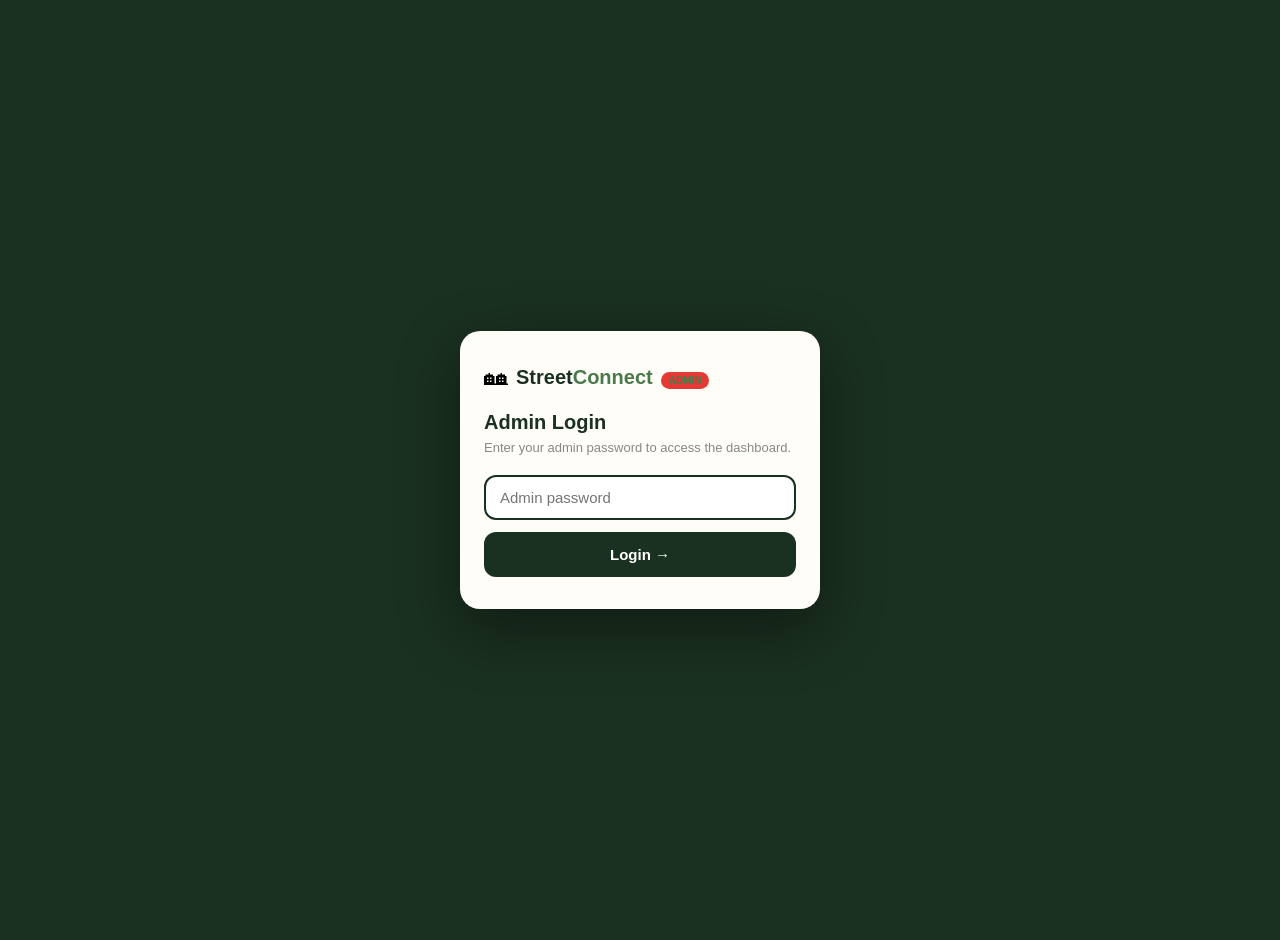
==== admin.html @ b80d4968 "Create admin.html" ====
<!DOCTYPE html>
<html lang="en">
<head>
<meta charset="UTF-8">
<meta name="viewport" content="width=device-width, initial-scale=1.0">
<title>Street Connect — Admin</title>
<style>
* { margin:0; padding:0; box-sizing:border-box; }
body { background:#1a3020; font-family:-apple-system,BlinkMacSystemFont,'Segoe UI',sans-serif; min-height:100vh; padding:20px; }
.login-wrap { display:flex; align-items:center; justify-content:center; min-height:100vh; }
.login-card { background:#fffdf8; border-radius:20px; padding:32px 24px; width:100%; max-width:360px; box-shadow:0 20px 60px rgba(0,0,0,0.4); }
.logo { display:flex; align-items:center; gap:8px; margin-bottom:20px; }
.logo-name { font-size:20px; font-weight:900; color:#1a3020; }
.logo-name span { color:#4a7a4a; }
.admin-badge { background:#e53935; color:#fff; font-size:10px; padding:3px 8px; border-radius:10px; font-weight:700; margin-left:8px; }
h2 { font-size:20px; font-weight:900; color:#1a3020; margin-bottom:6px; }
p { font-size:13px; color:#888; margin-bottom:20px; }
input { width:100%; border:2px solid #1a3020; border-radius:12px; padding:12px 14px; font-size:15px; font-family:inherit; color:#333; outline:none; margin-bottom:12px; }
.btn { width:100%; background:#1a3020; color:#fff; border:none; border-radius:12px; padding:14px; font-size:15px; cursor:pointer; font-weight:700; font-family:inherit; }
.dashboard { display:none; }
.dash-header { background:#1a3020; padding:20px 24px; border-radius:0 0 20px 20px; margin-bottom:24px; display:flex; justify-content:space-between; align-items:center; }
.dash-title { color:#fff; font-size:18px; font-weight:900; }
.dash-sub { color:#81c784; font-size:11px; margin-top:3px; }
.logout-btn { background:rgba(255,255,255,0.15); border:none; color:#fff; border-radius:20px; padding:6px 14px; font-size:12px; cursor:pointer; font-family:inherit; }
.stats-grid { display:grid; grid-template-columns:1fr 1fr 1fr; gap:12px; margin-bottom:24px; padding:0 4px; }
.stat-card { background:#fffdf8; border-radius:14px; padding:16px; text-align:center; box-shadow:0 2px 8px rgba(0,0,0,0.1); }
.stat-num { font-size:32px; font-weight:900; color:#1a3020; }
.stat-label { font-size:11px; color:#888; margin-top:4px; }
.stat-card.highlight .stat-num { color:#2e7d32; }
.users-card { background:#fffdf8; border-radius:14px; padding:16px; box-shadow:0 2px 8px rgba(0,0,0,0.1); margin:0 4px; }
.users-title { font-size:13px; font-weight:700; color:#1a3020; margin-bottom:12px; display:flex; justify-content:space-between; }
.refresh-btn { background:#f5f0e8; border:none; border-radius:10px; padding:4px 10px; font-size:11px; cursor:pointer; color:#666; font-family:inherit; }
.user-row { display:flex; align-items:center; gap:10px; padding:10px 0; border-bottom:1px solid #f0ece3; }
.user-row:last-child { border-bottom:none; }
.user-avatar { width:36px; height:36px; background:#1a3020; border-radius:50%; display:flex; align-items:center; justify-content:center; color:#69f0ae; font-size:14px; font-weight:700; flex-shrink:0; }
.user-info { flex:1; }
.user-address { font-size:13px; font-weight:700; color:#1a3020; }
.user-meta { font-size:10px; color:#aaa; margin-top:2px; }
.user-lang { background:#f5f0e8; color:#666; font-size:9px; padding:2px 7px; border-radius:10px; }
.empty-state { text-align:center; padding:32px; color:#aaa; font-size:13px; }
.error-msg { color:#e53935; font-size:12px; margin-bottom:10px; display:none; }
.loading { text-align:center; padding:20px; color:#aaa; font-size:13px; }
</style>
</head>
<body>

<!-- LOGIN -->
<div class="login-wrap" id="loginWrap">
  <div class="login-card">
    <div class="logo">
      <span style="font-size:24px;">&#127960;</span>
      <div class="logo-name">Street<span>Connect</span><span class="admin-badge">ADMIN</span></div>
    </div>
    <h2>Admin Login</h2>
    <p>Enter your admin password to access the dashboard.</p>
    <div class="error-msg" id="loginError">Incorrect password. Try again.</div>
    <input type="password" id="passwordInput" placeholder="Admin password" onkeydown="if(event.key==='Enter')login()"/>
    <button class="btn" onclick="login()">Login &#8594;</button>
  </div>
</div>

<!-- DASHBOARD -->
<div class="dashboard" id="dashboard">
  <div class="dash-header">
    <div>
      <div class="dash-title">&#127960; Street Connect Admin</div>
      <div class="dash-sub">Moreton Bay Region · Live dashboard</div>
    </div>
    <button class="logout-btn" onclick="logout()">Logout</button>
  </div>

  <div class="stats-grid">
    <div class="stat-card highlight">
      <div class="stat-num" id="totalUsers">-</div>
      <div class="stat-label">Total Users</div>
    </div>
    <div class="stat-card">
      <div class="stat-num" id="todayUsers">-</div>
      <div class="stat-label">Joined Today</div>
    </div>
    <div class="stat-card">
      <div class="stat-num" id="totalStreets">-</div>
      <div class="stat-label">Streets</div>
    </div>
  </div>

  <div class="users-card">
    <div class="users-title">
      <span>Recent Signups</span>
      <button class="refresh-btn" onclick="loadUsers()">&#8635; Refresh</button>
    </div>
    <div id="usersList"><div class="loading">Loading...</div></div>
  </div>
</div>

<script>
var adminPassword = '';

function login() {
  var pw = document.getElementById('passwordInput').value;
  if (!pw) return;
  adminPassword = pw;
  loadUsers();
}

function logout() {
  adminPassword = '';
  document.getElementById('dashboard').style.display = 'none';
  document.getElementById('loginWrap').style.display = 'flex';
  document.getElementById('passwordInput').value = '';
}

async function loadUsers() {
  try {
    var res = await fetch('/api/get-users?password=' + encodeURIComponent(adminPassword));
    if (res.status === 401) {
      document.getElementById('loginError').style.display = 'block';
      return;
    }
    var data = await res.json();
    document.getElementById('loginError').style.display = 'none';
    document.getElementById('loginWrap').style.display = 'none';
    document.getElementById('dashboard').style.display = 'block';
    renderDashboard(data.users || []);
  } catch(e) {
    document.getElementById('loginError').style.display = 'block';
    document.getElementById('loginError').textContent = 'Connection error. Try again.';
  }
}

function renderDashboard(users) {
  document.getElementById('totalUsers').textContent = users.length;
  var today = new Date().toDateString();
  var todayCount = users.filter(function(u){
    return new Date(u.joined_at).toDateString() === today;
  }).length;
  document.getElementById('todayUsers').textContent = todayCount;
  var streets = [...new Set(users.map(function(u){ return u.street; }).filter(Boolean))];
  document.getElementById('totalStreets').textContent = streets.length;
  var list = document.getElementById('usersList');
  if (users.length === 0) {
    list.innerHTML = '<div class="empty-state">&#127960; No signups yet. Share the app to get started!</div>';
    return;
  }
  var langs = { en:'&#127462;&#127482;', hi:'&#127470;&#127475;', vi:'&#127483;&#127475;', zh:'&#127464;&#127475;', ar:'&#127462;&#127466;', es:'&#127466;&#127480;' };
  list.innerHTML = users.slice(0, 50).map(function(u, i) {
    var initial = u.address ? u.address.charAt(0).toUpperCase() : '?';
    var date = new Date(u.joined_at).toLocaleDateString('en-AU', { day:'numeric', month:'short', hour:'2-digit', minute:'2-digit' });
    var langFlag = langs[u.language] || '&#127760;';
    return '<div class="user-row">' +
      '<div class="user-avatar">' + initial + '</div>' +
      '<div class="user-info">' +
        '<div class="user-address">' + (u.address || 'Address not set') + '</div>' +
        '<div class="user-meta">' + date + ' &nbsp;&#183;&nbsp; ' + (u.phone ? u.phone.replace(/(\+61)(\d{3})(\d{3})(\d{3})/, '$1 $2 $3 $4') : '') + '</div>' +
      '</div>' +
      '<span class="user-lang">' + langFlag + ' ' + (u.language || 'en').toUpperCase() + '</span>' +
    '</div>';
  }).join('');
}
</script>
</body>
</html>
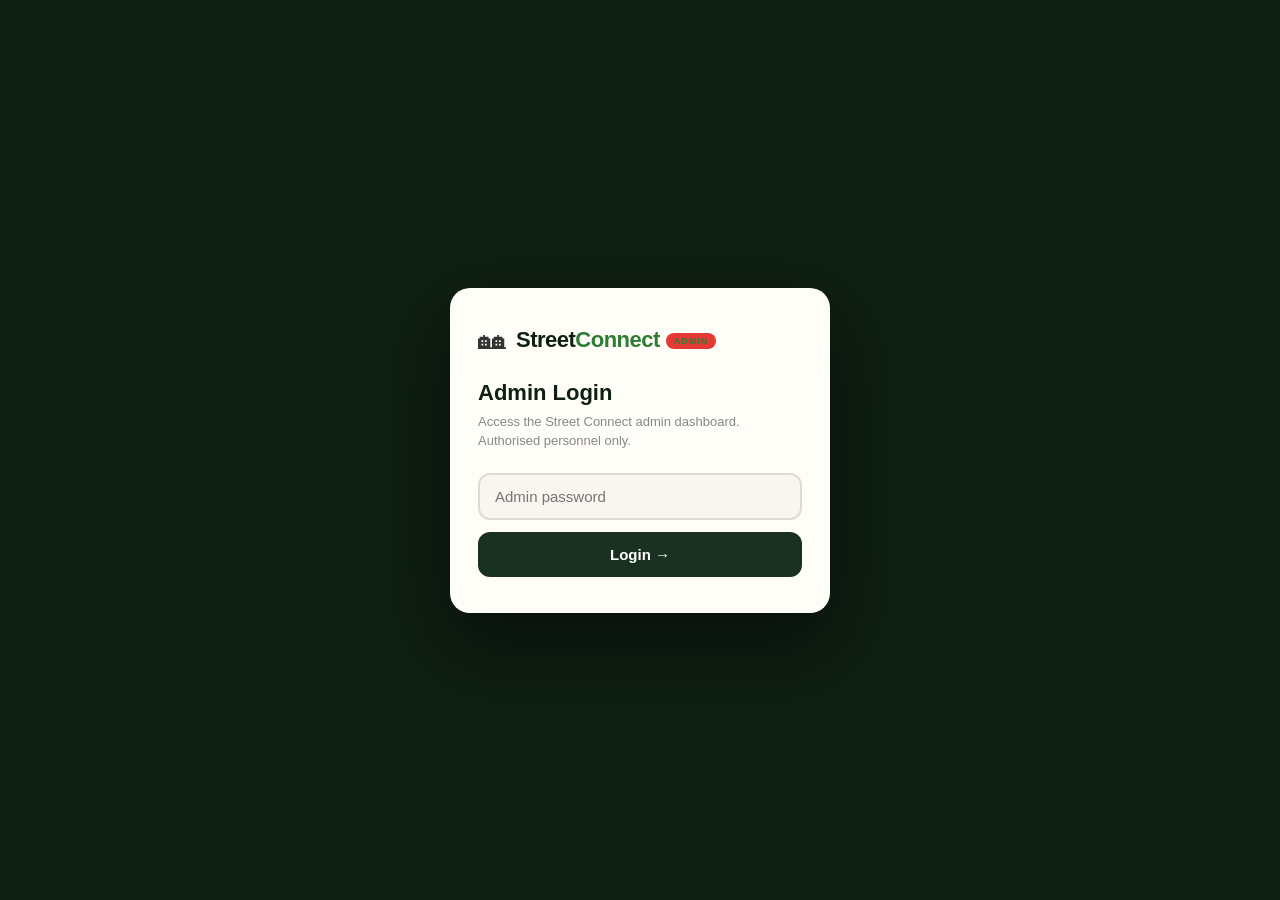
==== commit 6427d720: "Update admin.html" ====
--- a/admin.html
+++ b/admin.html
@@ -1,4 +1,3 @@
-
 <!DOCTYPE html>
 <html lang="en">
 <head>
@@ -6,155 +5,751 @@
 <meta name="viewport" content="width=device-width, initial-scale=1.0">
 <title>Street Connect — Admin</title>
 <style>
-* { margin:0; padding:0; box-sizing:border-box; }
-body { background:#1a3020; font-family:-apple-system,BlinkMacSystemFont,'Segoe UI',sans-serif; min-height:100vh; padding:20px; }
-.login-wrap { display:flex; align-items:center; justify-content:center; min-height:100vh; }
-.login-card { background:#fffdf8; border-radius:20px; padding:32px 24px; width:100%; max-width:360px; box-shadow:0 20px 60px rgba(0,0,0,0.4); }
-.logo { display:flex; align-items:center; gap:8px; margin-bottom:20px; }
-.logo-name { font-size:20px; font-weight:900; color:#1a3020; }
-.logo-name span { color:#4a7a4a; }
-.admin-badge { background:#e53935; color:#fff; font-size:10px; padding:3px 8px; border-radius:10px; font-weight:700; margin-left:8px; }
-h2 { font-size:20px; font-weight:900; color:#1a3020; margin-bottom:6px; }
-p { font-size:13px; color:#888; margin-bottom:20px; }
-input { width:100%; border:2px solid #1a3020; border-radius:12px; padding:12px 14px; font-size:15px; font-family:inherit; color:#333; outline:none; margin-bottom:12px; }
-.btn { width:100%; background:#1a3020; color:#fff; border:none; border-radius:12px; padding:14px; font-size:15px; cursor:pointer; font-weight:700; font-family:inherit; }
-.dashboard { display:none; }
-.dash-header { background:#1a3020; padding:20px 24px; border-radius:0 0 20px 20px; margin-bottom:24px; display:flex; justify-content:space-between; align-items:center; }
-.dash-title { color:#fff; font-size:18px; font-weight:900; }
-.dash-sub { color:#81c784; font-size:11px; margin-top:3px; }
-.logout-btn { background:rgba(255,255,255,0.15); border:none; color:#fff; border-radius:20px; padding:6px 14px; font-size:12px; cursor:pointer; font-family:inherit; }
-.stats-grid { display:grid; grid-template-columns:1fr 1fr 1fr; gap:12px; margin-bottom:24px; padding:0 4px; }
-.stat-card { background:#fffdf8; border-radius:14px; padding:16px; text-align:center; box-shadow:0 2px 8px rgba(0,0,0,0.1); }
-.stat-num { font-size:32px; font-weight:900; color:#1a3020; }
-.stat-label { font-size:11px; color:#888; margin-top:4px; }
-.stat-card.highlight .stat-num { color:#2e7d32; }
-.users-card { background:#fffdf8; border-radius:14px; padding:16px; box-shadow:0 2px 8px rgba(0,0,0,0.1); margin:0 4px; }
-.users-title { font-size:13px; font-weight:700; color:#1a3020; margin-bottom:12px; display:flex; justify-content:space-between; }
-.refresh-btn { background:#f5f0e8; border:none; border-radius:10px; padding:4px 10px; font-size:11px; cursor:pointer; color:#666; font-family:inherit; }
-.user-row { display:flex; align-items:center; gap:10px; padding:10px 0; border-bottom:1px solid #f0ece3; }
-.user-row:last-child { border-bottom:none; }
-.user-avatar { width:36px; height:36px; background:#1a3020; border-radius:50%; display:flex; align-items:center; justify-content:center; color:#69f0ae; font-size:14px; font-weight:700; flex-shrink:0; }
-.user-info { flex:1; }
-.user-address { font-size:13px; font-weight:700; color:#1a3020; }
-.user-meta { font-size:10px; color:#aaa; margin-top:2px; }
-.user-lang { background:#f5f0e8; color:#666; font-size:9px; padding:2px 7px; border-radius:10px; }
-.empty-state { text-align:center; padding:32px; color:#aaa; font-size:13px; }
-.error-msg { color:#e53935; font-size:12px; margin-bottom:10px; display:none; }
-.loading { text-align:center; padding:20px; color:#aaa; font-size:13px; }
+*{margin:0;padding:0;box-sizing:border-box;}
+body{background:#0f1f13;font-family:-apple-system,BlinkMacSystemFont,'Segoe UI',sans-serif;min-height:100vh;color:#333;}
+
+/* ── LOGIN ── */
+.login-wrap{display:flex;align-items:center;justify-content:center;min-height:100vh;padding:20px;background:#0f1f13;}
+.login-card{background:#fffdf8;border-radius:20px;padding:36px 28px;width:100%;max-width:380px;box-shadow:0 30px 80px rgba(0,0,0,0.5);}
+.logo{display:flex;align-items:center;gap:10px;margin-bottom:24px;}
+.logo-icon{font-size:28px;}
+.logo-name{font-size:22px;font-weight:900;color:#0f1f13;letter-spacing:-0.5px;}
+.logo-name span{color:#2e7d32;}
+.admin-badge{background:#e53935;color:#fff;font-size:9px;padding:3px 8px;border-radius:10px;font-weight:700;letter-spacing:1px;margin-left:6px;vertical-align:middle;}
+.login-card h2{font-size:22px;font-weight:900;color:#0f1f13;margin-bottom:6px;}
+.login-card p{font-size:13px;color:#888;margin-bottom:22px;line-height:1.5;}
+.login-card input{width:100%;border:2px solid #e0dbd0;border-radius:12px;padding:13px 15px;font-size:15px;font-family:inherit;color:#333;outline:none;margin-bottom:12px;background:#f9f6f0;transition:border-color 0.2s;}
+.login-card input:focus{border-color:#1a3020;}
+.login-btn{width:100%;background:#1a3020;color:#fff;border:none;border-radius:12px;padding:14px;font-size:15px;cursor:pointer;font-weight:700;font-family:inherit;transition:background 0.2s;}
+.login-btn:hover{background:#2e7d32;}
+.error-msg{color:#e53935;font-size:12px;margin-bottom:10px;display:none;background:#fff0f0;padding:8px 12px;border-radius:8px;border:1px solid #ffcdd2;}
+
+/* ── DASHBOARD SHELL ── */
+.dashboard{display:none;min-height:100vh;background:#0f1f13;}
+
+/* ── HEADER ── */
+.dash-header{background:#132418;padding:14px 24px;display:flex;justify-content:space-between;align-items:center;border-bottom:1px solid rgba(255,255,255,0.06);position:sticky;top:0;z-index:50;}
+.dash-brand{display:flex;align-items:center;gap:10px;}
+.dash-title{color:#fff;font-size:16px;font-weight:900;letter-spacing:-0.3px;}
+.dash-sub{color:#4caf50;font-size:10px;margin-top:1px;letter-spacing:0.5px;}
+.header-right{display:flex;align-items:center;gap:10px;}
+.admin-user{font-size:11px;color:rgba(255,255,255,0.4);}
+.logout-btn{background:rgba(255,255,255,0.08);border:1px solid rgba(255,255,255,0.15);color:rgba(255,255,255,0.7);border-radius:20px;padding:6px 14px;font-size:11px;cursor:pointer;font-family:inherit;transition:all 0.2s;}
+.logout-btn:hover{background:rgba(255,255,255,0.15);}
+
+/* ── NAV ── */
+.admin-nav{background:#132418;padding:0 24px;display:flex;gap:2px;border-bottom:1px solid rgba(255,255,255,0.06);overflow-x:auto;scrollbar-width:none;}
+.admin-nav::-webkit-scrollbar{display:none;}
+.nav-btn{background:none;border:none;color:rgba(255,255,255,0.4);padding:12px 16px;font-size:11px;font-weight:700;cursor:pointer;font-family:inherit;border-bottom:2px solid transparent;white-space:nowrap;transition:all 0.2s;letter-spacing:0.5px;}
+.nav-btn:hover{color:rgba(255,255,255,0.7);}
+.nav-btn.active{color:#69f0ae;border-bottom-color:#69f0ae;}
+
+/* ── CONTENT AREA ── */
+.admin-content{padding:20px 24px;max-width:1100px;margin:0 auto;}
+
+/* ── STATS GRID ── */
+.stats-grid{display:grid;grid-template-columns:repeat(auto-fit,minmax(110px,1fr));gap:10px;margin-bottom:20px;}
+.stat-card{background:#1a2a1d;border:1px solid rgba(255,255,255,0.06);border-radius:14px;padding:16px;text-align:center;}
+.stat-num{font-size:28px;font-weight:900;color:#fff;}
+.stat-label{font-size:9px;color:rgba(255,255,255,0.4);margin-top:4px;letter-spacing:1px;text-transform:uppercase;}
+.stat-card.green .stat-num{color:#69f0ae;}
+.stat-card.blue .stat-num{color:#4fc3f7;}
+.stat-card.orange .stat-num{color:#ffb74d;}
+.stat-card.red .stat-num{color:#ef9a9a;}
+.stat-card.purple .stat-num{color:#ce93d8;}
+
+/* ── CARDS ── */
+.admin-card{background:#fffdf8;border-radius:14px;padding:16px;margin-bottom:14px;border:1px solid #ede8e0;}
+.card-title{font-size:12px;font-weight:700;color:#1a3020;margin-bottom:14px;display:flex;justify-content:space-between;align-items:center;letter-spacing:0.5px;text-transform:uppercase;}
+.section-label{font-size:9px;font-weight:700;color:rgba(255,255,255,0.3);letter-spacing:2px;text-transform:uppercase;margin-bottom:12px;}
+
+/* ── SEARCH / FILTER ── */
+.search-bar{display:flex;gap:8px;margin-bottom:14px;flex-wrap:wrap;}
+.search-input{flex:1;min-width:180px;border:1.5px solid #e0dbd0;border-radius:10px;padding:9px 12px;font-size:13px;font-family:inherit;outline:none;color:#333;background:#f9f6f0;}
+.search-input:focus{border-color:#1a3020;}
+.filter-select{border:1.5px solid #e0dbd0;border-radius:10px;padding:9px 12px;font-size:12px;font-family:inherit;outline:none;color:#333;background:#f9f6f0;cursor:pointer;}
+
+/* ── USER ROWS ── */
+.user-row{display:flex;align-items:flex-start;gap:10px;padding:11px 0;border-bottom:1px solid #f0ece3;}
+.user-row:last-child{border-bottom:none;}
+.user-row.banned{opacity:0.45;}
+.user-avatar{width:38px;height:38px;background:#1a3020;border-radius:50%;display:flex;align-items:center;justify-content:center;color:#69f0ae;font-size:15px;font-weight:700;flex-shrink:0;}
+.user-info{flex:1;min-width:0;}
+.user-name{font-size:13px;font-weight:700;color:#1a3020;white-space:nowrap;overflow:hidden;text-overflow:ellipsis;}
+.user-addr{font-size:11px;color:#666;margin-top:1px;white-space:nowrap;overflow:hidden;text-overflow:ellipsis;}
+.user-meta-row{font-size:10px;color:#aaa;margin-top:2px;}
+.user-badges{display:flex;gap:4px;flex-wrap:wrap;margin-top:5px;}
+.user-actions{display:flex;gap:5px;flex-shrink:0;flex-wrap:wrap;align-items:flex-start;margin-top:2px;}
+.action-btn{border:none;border-radius:8px;padding:5px 10px;font-size:10px;cursor:pointer;font-weight:700;font-family:inherit;white-space:nowrap;transition:all 0.15s;}
+.btn-verify{background:#e8f5e9;color:#2e7d32;}
+.btn-verify:hover{background:#c8e6c9;}
+.btn-ban{background:#fff8e1;color:#f57f17;}
+.btn-ban:hover{background:#ffecb3;}
+.btn-unban{background:#e3f2fd;color:#1565c0;}
+.btn-delete{background:#fff0f0;color:#e53935;}
+.btn-delete:hover{background:#ffcdd2;}
+.btn-sm{background:#f5f0e8;color:#555;}
+
+/* ── BADGE CHIPS ── */
+.badge-chip{display:inline-flex;align-items:center;gap:3px;color:#fff;font-size:9px;padding:2px 7px;border-radius:10px;font-weight:700;letter-spacing:0.3px;}
+.verified-tick{color:#4caf50;font-size:10px;}
+
+/* ── BADGE SELECT ── */
+.badge-select{border:1.5px solid #e0dbd0;border-radius:8px;padding:5px 8px;font-size:11px;font-family:inherit;outline:none;color:#333;background:#fff;cursor:pointer;}
+
+/* ── FORMS ── */
+.form-grid{display:grid;grid-template-columns:1fr 1fr;gap:10px;}
+.form-group{display:flex;flex-direction:column;gap:5px;}
+.form-group.full{grid-column:1/-1;}
+.form-label{font-size:10px;font-weight:700;color:#555;letter-spacing:0.5px;text-transform:uppercase;}
+.form-input{border:1.5px solid #e0dbd0;border-radius:10px;padding:10px 12px;font-size:13px;font-family:inherit;color:#333;outline:none;background:#f9f6f0;transition:border-color 0.2s;}
+.form-input:focus{border-color:#1a3020;}
+.form-select{border:1.5px solid #e0dbd0;border-radius:10px;padding:10px 12px;font-size:13px;font-family:inherit;color:#333;outline:none;background:#f9f6f0;cursor:pointer;}
+.form-textarea{border:1.5px solid #e0dbd0;border-radius:10px;padding:10px 12px;font-size:13px;font-family:inherit;color:#333;outline:none;background:#f9f6f0;resize:vertical;min-height:80px;}
+.submit-btn{background:#1a3020;color:#fff;border:none;border-radius:10px;padding:12px 20px;font-size:13px;font-weight:700;cursor:pointer;font-family:inherit;transition:background 0.2s;}
+.submit-btn:hover{background:#2e7d32;}
+
+/* ── ORG CARDS ── */
+.org-card{border:1.5px solid #e0dbd0;border-radius:12px;padding:13px;margin-bottom:10px;display:flex;align-items:flex-start;gap:12px;background:#fff;}
+.org-icon{width:46px;height:46px;border-radius:12px;display:flex;align-items:center;justify-content:center;font-size:22px;flex-shrink:0;}
+.org-name{font-size:14px;font-weight:700;color:#1a3020;}
+.org-type-label{font-size:10px;color:#888;margin-top:2px;}
+.org-detail{font-size:11px;color:#666;margin-top:4px;line-height:1.5;}
+.org-actions{margin-left:auto;display:flex;gap:6px;flex-shrink:0;}
+
+/* ── REP ROWS ── */
+.rep-row{display:flex;align-items:center;gap:10px;padding:10px 0;border-bottom:1px solid #f0ece3;}
+.rep-row:last-child{border-bottom:none;}
+
+/* ── INCIDENT ROWS ── */
+.inc-row{display:flex;align-items:flex-start;gap:10px;padding:10px 0;border-bottom:1px solid #f0ece3;}
+.inc-row:last-child{border-bottom:none;}
+.inc-emoji{font-size:22px;flex-shrink:0;margin-top:1px;}
+
+/* ── ANNOUNCEMENT FORM ── */
+.pin-form{background:#f9f6f0;border-radius:12px;padding:14px;margin-bottom:14px;border:1px solid #e0dbd0;}
+
+/* ── SUCCESS / INFO ── */
+.success-msg{background:#e8f5e9;border:1px solid #a5d6a7;border-radius:10px;padding:10px 14px;font-size:12px;color:#2e7d32;margin-bottom:12px;display:none;}
+.info-box{background:#e3f2fd;border:1px solid #90caf9;border-radius:10px;padding:10px 14px;font-size:12px;color:#1565c0;margin-bottom:12px;}
+
+/* ── EMPTY ── */
+.empty{text-align:center;padding:28px;color:#aaa;font-size:13px;line-height:1.8;}
+.loading{text-align:center;padding:20px;color:#aaa;font-size:13px;}
+
+/* ── REFRESH BTN ── */
+.refresh-btn{background:#f5f0e8;border:none;border-radius:8px;padding:5px 11px;font-size:11px;cursor:pointer;color:#666;font-family:inherit;}
+.refresh-btn:hover{background:#e0dbd0;}
+
+/* ── DIVIDER ── */
+.divider{height:1px;background:#f0ece3;margin:12px 0;}
+
+@media(max-width:640px){
+  .form-grid{grid-template-columns:1fr;}
+  .admin-content{padding:14px 14px;}
+  .dash-header,.admin-nav{padding-left:14px;padding-right:14px;}
+  .stats-grid{grid-template-columns:repeat(3,1fr);}
+  .user-actions{flex-direction:column;}
+}
 </style>
 </head>
 <body>
 
-<!-- LOGIN -->
+<!-- ── LOGIN ── -->
 <div class="login-wrap" id="loginWrap">
   <div class="login-card">
     <div class="logo">
-      <span style="font-size:24px;">&#127960;</span>
-      <div class="logo-name">Street<span>Connect</span><span class="admin-badge">ADMIN</span></div>
+      <span class="logo-icon">🏘</span>
+      <div>
+        <div class="logo-name">Street<span>Connect</span><span class="admin-badge">ADMIN</span></div>
+      </div>
     </div>
     <h2>Admin Login</h2>
-    <p>Enter your admin password to access the dashboard.</p>
+    <p>Access the Street Connect admin dashboard. Authorised personnel only.</p>
     <div class="error-msg" id="loginError">Incorrect password. Try again.</div>
     <input type="password" id="passwordInput" placeholder="Admin password" onkeydown="if(event.key==='Enter')login()"/>
-    <button class="btn" onclick="login()">Login &#8594;</button>
+    <button class="login-btn" onclick="login()">Login →</button>
   </div>
 </div>
 
-<!-- DASHBOARD -->
+<!-- ── DASHBOARD ── -->
 <div class="dashboard" id="dashboard">
+
+  <!-- Header -->
   <div class="dash-header">
-    <div>
-      <div class="dash-title">&#127960; Street Connect Admin</div>
-      <div class="dash-sub">Moreton Bay Region · Live dashboard</div>
+    <div class="dash-brand">
+      <span style="font-size:20px;">🏘</span>
+      <div>
+        <div class="dash-title">Street Connect <span style="color:#69f0ae;">Admin</span></div>
+        <div class="dash-sub">MORETON BAY REGION · LIVE DASHBOARD</div>
+      </div>
     </div>
-    <button class="logout-btn" onclick="logout()">Logout</button>
-  </div>
-
-  <div class="stats-grid">
-    <div class="stat-card highlight">
-      <div class="stat-num" id="totalUsers">-</div>
-      <div class="stat-label">Total Users</div>
-    </div>
-    <div class="stat-card">
-      <div class="stat-num" id="todayUsers">-</div>
-      <div class="stat-label">Joined Today</div>
-    </div>
-    <div class="stat-card">
-      <div class="stat-num" id="totalStreets">-</div>
-      <div class="stat-label">Streets</div>
+    <div class="header-right">
+      <span class="admin-user">Admin</span>
+      <button class="logout-btn" onclick="logout()">Logout</button>
     </div>
   </div>
 
-  <div class="users-card">
-    <div class="users-title">
-      <span>Recent Signups</span>
-      <button class="refresh-btn" onclick="loadUsers()">&#8635; Refresh</button>
+  <!-- Nav -->
+  <div class="admin-nav">
+    <button class="nav-btn active" onclick="showSection('overview',this)">📊 OVERVIEW</button>
+    <button class="nav-btn" onclick="showSection('users',this)">👥 USERS</button>
+    <button class="nav-btn" onclick="showSection('orgs',this)">🏛 ORGANISATIONS</button>
+    <button class="nav-btn" onclick="showSection('reps',this)">⭐ REPS</button>
+    <button class="nav-btn" onclick="showSection('content',this)">📋 CONTENT</button>
+  </div>
+
+  <div class="admin-content">
+
+    <!-- ── OVERVIEW ── -->
+    <div id="sec-overview">
+      <div class="section-label" style="margin-top:4px;">OVERVIEW</div>
+      <div class="stats-grid">
+        <div class="stat-card green"><div class="stat-num" id="totalUsers">-</div><div class="stat-label">Total Users</div></div>
+        <div class="stat-card"><div class="stat-num" id="todayUsers">-</div><div class="stat-label">Today</div></div>
+        <div class="stat-card"><div class="stat-num" id="totalStreets">-</div><div class="stat-label">Streets</div></div>
+        <div class="stat-card blue"><div class="stat-num" id="totalOrgs">-</div><div class="stat-label">Orgs</div></div>
+        <div class="stat-card purple"><div class="stat-num" id="totalReps">-</div><div class="stat-label">Reps</div></div>
+        <div class="stat-card red"><div class="stat-num" id="totalBanned">-</div><div class="stat-label">Banned</div></div>
+      </div>
+      <div class="admin-card">
+        <div class="card-title">
+          <span>Recent Signups</span>
+          <button class="refresh-btn" onclick="loadUsers()">↻ Refresh</button>
+        </div>
+        <div id="overviewUsersList"><div class="loading">Loading...</div></div>
+      </div>
     </div>
-    <div id="usersList"><div class="loading">Loading...</div></div>
-  </div>
-</div>
+
+    <!-- ── USERS ── -->
+    <div id="sec-users" style="display:none;">
+      <div class="section-label" style="margin-top:4px;">USER MANAGEMENT</div>
+      <div class="admin-card">
+        <div class="card-title">All Accounts</div>
+        <div class="search-bar">
+          <input class="search-input" id="userSearch" placeholder="Search name, address, phone..." oninput="filterUsers()"/>
+          <select class="filter-select" id="userFilter" onchange="filterUsers()">
+            <option value="all">All accounts</option>
+            <option value="resident">🏠 Residents</option>
+            <option value="business">🏢 Business</option>
+            <option value="council">🏛 Council</option>
+            <option value="police">👮 Police</option>
+            <option value="ses">🟠 SES</option>
+            <option value="fire">🚒 Fire</option>
+            <option value="estate_manager">🏘 Estate Managers</option>
+            <option value="neighbourhood_rep">⭐ Neighbourhood Reps</option>
+            <option value="street_captain">🏠 Street Captains</option>
+            <option value="banned">🚫 Banned</option>
+          </select>
+        </div>
+        <div id="fullUsersList"><div class="loading">Loading...</div></div>
+      </div>
+    </div>
+
+    <!-- ── ORGANISATIONS ── -->
+    <div id="sec-orgs" style="display:none;">
+      <div class="section-label" style="margin-top:4px;">ORGANISATIONS</div>
+      <div class="info-box">ℹ️ Organisation profiles are stored locally. In production these will sync to your database and allow org accounts to post verified broadcasts.</div>
+      <div class="admin-card">
+        <div class="card-title">Create Organisation Profile</div>
+        <div class="success-msg" id="orgSuccess">✓ Organisation profile created!</div>
+        <div class="form-grid">
+          <div class="form-group">
+            <label class="form-label">Organisation Name</label>
+            <input class="form-input" id="orgName" placeholder="e.g. Moreton Bay City Council"/>
+          </div>
+          <div class="form-group">
+            <label class="form-label">Type</label>
+            <select class="form-select" id="orgType">
+              <option value="council">🏛 Council / Government</option>
+              <option value="police">👮 Police</option>
+              <option value="ses">🟠 SES</option>
+              <option value="fire">🚒 Fire & Rescue</option>
+              <option value="estate_manager">🏘 Estate Management</option>
+              <option value="neighbourhood_rep">⭐ Neighbourhood Group</option>
+              <option value="business">🏢 Local Business</option>
+            </select>
+          </div>
+          <div class="form-group">
+            <label class="form-label">Contact Email</label>
+            <input class="form-input" id="orgContact" placeholder="contact@organisation.com.au"/>
+          </div>
+          <div class="form-group">
+            <label class="form-label">Area / Jurisdiction</label>
+            <input class="form-input" id="orgArea" placeholder="e.g. Moreton Bay Region"/>
+          </div>
+          <div class="form-group">
+            <label class="form-label">Phone</label>
+            <input class="form-input" id="orgPhone" placeholder="07 xxxx xxxx"/>
+          </div>
+          <div class="form-group">
+            <label class="form-label">Website</label>
+            <input class="form-input" id="orgWebsite" placeholder="https://"/>
+          </div>
+          <div class="form-group full">
+            <label class="form-label">Description</label>
+            <textarea class="form-textarea" id="orgDesc" placeholder="Brief description of this organisation and their role in the community..."></textarea>
+          </div>
+          <div class="form-group full">
+            <button class="submit-btn" onclick="createOrg()">+ Create Organisation Profile</button>
+          </div>
+        </div>
+      </div>
+      <div class="admin-card">
+        <div class="card-title">Registered Organisations</div>
+        <div id="orgsList"><div class="empty">No organisations created yet.</div></div>
+      </div>
+    </div>
+
+    <!-- ── REPS ── -->
+    <div id="sec-reps" style="display:none;">
+      <div class="section-label" style="margin-top:4px;">NEIGHBOURHOOD REPS & MANAGERS</div>
+      <div class="admin-card">
+        <div class="card-title">Assign Rep / Manager</div>
+        <div class="success-msg" id="repSuccess">✓ Rep assigned and badge applied!</div>
+        <div class="form-grid">
+          <div class="form-group">
+            <label class="form-label">Select User</label>
+            <select class="form-select" id="repUserSelect">
+              <option value="">Select a user...</option>
+            </select>
+          </div>
+          <div class="form-group">
+            <label class="form-label">Role</label>
+            <select class="form-select" id="repRole">
+              <option value="neighbourhood_rep">⭐ Neighbourhood Rep</option>
+              <option value="estate_manager">🏘 Estate Manager</option>
+              <option value="street_captain">🏠 Street Captain</option>
+            </select>
+          </div>
+          <div class="form-group">
+            <label class="form-label">Estate / Area</label>
+            <select class="form-select" id="repEstate">
+              <option value="summerstone">Summerstone Estate</option>
+              <option value="montrose">Montrose</option>
+              <option value="morayfield">Morayfield (General)</option>
+              <option value="caboolture">Caboolture</option>
+              <option value="narangba">Narangba</option>
+              <option value="burpengary">Burpengary</option>
+            </select>
+          </div>
+          <div class="form-group">
+            <label class="form-label">Display Name (optional)</label>
+            <input class="form-input" id="repDisplay" placeholder="e.g. Sarah · Summerstone Rep"/>
+          </div>
+          <div class="form-group full">
+            <button class="submit-btn" onclick="assignRep()">+ Assign Rep</button>
+          </div>
+        </div>
+      </div>
+      <div class="admin-card">
+        <div class="card-title">Current Reps & Managers</div>
+        <div id="repsList"><div class="empty">No reps assigned yet.</div></div>
+      </div>
+    </div>
+
+    <!-- ── CONTENT ── -->
+    <div id="sec-content" style="display:none;">
+      <div class="section-label" style="margin-top:4px;">CONTENT & MODERATION</div>
+
+      <div class="admin-card">
+        <div class="card-title">📌 Pin Announcement</div>
+        <div class="pin-form">
+          <div class="form-grid">
+            <div class="form-group">
+              <label class="form-label">Title</label>
+              <input class="form-input" id="pinTitle" placeholder="e.g. Bin Day Change"/>
+            </div>
+            <div class="form-group">
+              <label class="form-label">Target</label>
+              <select class="form-select" id="pinEstate">
+                <option value="all">All Estates</option>
+                <option value="summerstone">Summerstone</option>
+                <option value="montrose">Montrose</option>
+              </select>
+            </div>
+            <div class="form-group full">
+              <label class="form-label">Message</label>
+              <textarea class="form-textarea" id="pinMessage" placeholder="Announcement content visible to residents..."></textarea>
+            </div>
+            <div class="form-group full">
+              <button class="submit-btn" onclick="pinAnnouncement()">📌 Pin to App</button>
+            </div>
+          </div>
+        </div>
+      </div>
+
+      <div class="admin-card">
+        <div class="card-title">Pinned Announcements</div>
+        <div id="pinnedList"><div class="empty">No pinned announcements.</div></div>
+      </div>
+
+      <div class="admin-card">
+        <div class="card-title">Reported Incidents</div>
+        <div class="info-box">ℹ️ Live incident management will be available once the incidents API is connected.</div>
+        <div id="incidentsList"><div class="empty">No incidents reported yet.</div></div>
+      </div>
+    </div>
+
+  </div><!-- /admin-content -->
+</div><!-- /dashboard -->
 
 <script>
-var adminPassword = '';
-
-function login() {
-  var pw = document.getElementById('passwordInput').value;
-  if (!pw) return;
-  adminPassword = pw;
+var adminPassword='';
+var allUsers=[];
+var orgProfiles=JSON.parse(localStorage.getItem('sc_admin_orgs')||'[]');
+var repAssignments=JSON.parse(localStorage.getItem('sc_admin_reps')||'[]');
+var bannedUsers=JSON.parse(localStorage.getItem('sc_admin_banned')||'[]');
+var userBadges=JSON.parse(localStorage.getItem('sc_admin_badges')||'{}');
+var pinnedAnnouncements=JSON.parse(localStorage.getItem('sc_admin_pins')||'[]');
+
+var BADGE_TYPES={
+  resident:{label:'Resident',color:'#1a3020',icon:'🏠'},
+  business:{label:'Business',color:'#bf360c',icon:'🏢'},
+  council:{label:'Council',color:'#1a3a6b',icon:'🏛'},
+  police:{label:'Police',color:'#0d47a1',icon:'👮'},
+  ses:{label:'SES',color:'#e65100',icon:'🟠'},
+  fire:{label:'Fire & Rescue',color:'#c62828',icon:'🚒'},
+  estate_manager:{label:'Estate Manager',color:'#4a148c',icon:'🏘'},
+  neighbourhood_rep:{label:'Neighbourhood Rep',color:'#2e7d32',icon:'⭐'},
+  street_captain:{label:'Street Captain',color:'#006064',icon:'🏠'},
+};
+
+// ── LOGIN ──
+function login(){
+  var pw=document.getElementById('passwordInput').value;
+  if(!pw)return;
+  adminPassword=pw;
   loadUsers();
 }
 
-function logout() {
-  adminPassword = '';
-  document.getElementById('dashboard').style.display = 'none';
-  document.getElementById('loginWrap').style.display = 'flex';
-  document.getElementById('passwordInput').value = '';
-}
-
-async function loadUsers() {
-  try {
-    var res = await fetch('/api/get-users?password=' + encodeURIComponent(adminPassword));
-    if (res.status === 401) {
-      document.getElementById('loginError').style.display = 'block';
+function logout(){
+  adminPassword='';
+  document.getElementById('dashboard').style.display='none';
+  document.getElementById('loginWrap').style.display='flex';
+  document.getElementById('passwordInput').value='';
+}
+
+async function loadUsers(){
+  try{
+    var res=await fetch('/api/get-users?password='+encodeURIComponent(adminPassword));
+    if(res.status===401){
+      var err=document.getElementById('loginError');
+      err.style.display='block';
+      err.textContent='Incorrect password. Try again.';
       return;
     }
-    var data = await res.json();
-    document.getElementById('loginError').style.display = 'none';
-    document.getElementById('loginWrap').style.display = 'none';
-    document.getElementById('dashboard').style.display = 'block';
-    renderDashboard(data.users || []);
-  } catch(e) {
-    document.getElementById('loginError').style.display = 'block';
-    document.getElementById('loginError').textContent = 'Connection error. Try again.';
+    var data=await res.json();
+    document.getElementById('loginError').style.display='none';
+    document.getElementById('loginWrap').style.display='none';
+    document.getElementById('dashboard').style.display='block';
+    allUsers=data.users||[];
+    renderAll();
+  }catch(e){
+    var err=document.getElementById('loginError');
+    err.style.display='block';
+    err.textContent='Connection error. Try again.';
   }
 }
 
-function renderDashboard(users) {
-  document.getElementById('totalUsers').textContent = users.length;
-  var today = new Date().toDateString();
-  var todayCount = users.filter(function(u){
-    return new Date(u.joined_at).toDateString() === today;
-  }).length;
-  document.getElementById('todayUsers').textContent = todayCount;
-  var streets = [...new Set(users.map(function(u){ return u.street; }).filter(Boolean))];
-  document.getElementById('totalStreets').textContent = streets.length;
-  var list = document.getElementById('usersList');
-  if (users.length === 0) {
-    list.innerHTML = '<div class="empty-state">&#127960; No signups yet. Share the app to get started!</div>';
-    return;
+// ── NAVIGATION ──
+function showSection(sec,btn){
+  ['overview','users','orgs','reps','content'].forEach(function(s){
+    document.getElementById('sec-'+s).style.display='none';
+  });
+  document.getElementById('sec-'+sec).style.display='block';
+  document.querySelectorAll('.nav-btn').forEach(function(b){b.classList.remove('active');});
+  if(btn)btn.classList.add('active');
+}
+
+// ── RENDER ALL ──
+function renderAll(){
+  updateStats();
+  renderOverviewUsers();
+  renderFullUsers();
+  renderOrgs();
+  renderReps();
+  renderPinned();
+  populateRepUserSelect();
+}
+
+// ── STATS ──
+function updateStats(){
+  document.getElementById('totalUsers').textContent=allUsers.length;
+  var today=new Date().toDateString();
+  var todayCount=allUsers.filter(function(u){return new Date(u.joined_at).toDateString()===today;}).length;
+  document.getElementById('todayUsers').textContent=todayCount;
+  var streets=[...new Set(allUsers.map(function(u){return u.street;}).filter(Boolean))];
+  document.getElementById('totalStreets').textContent=streets.length;
+  document.getElementById('totalOrgs').textContent=orgProfiles.length;
+  document.getElementById('totalReps').textContent=repAssignments.length;
+  document.getElementById('totalBanned').textContent=bannedUsers.length;
+}
+
+// ── OVERVIEW USERS (recent 10) ──
+function renderOverviewUsers(){
+  var list=document.getElementById('overviewUsersList');
+  if(!allUsers.length){list.innerHTML='<div class="empty">🏘 No signups yet. Share the app to get started!</div>';return;}
+  list.innerHTML=allUsers.slice(0,10).map(function(u){return userRowHTML(u,true);}).join('');
+}
+
+// ── FULL USERS ──
+function renderFullUsers(){
+  var list=document.getElementById('fullUsersList');
+  if(!allUsers.length){list.innerHTML='<div class="empty">No users yet.</div>';return;}
+  list.innerHTML=allUsers.map(function(u){return userRowHTML(u,false);}).join('');
+}
+
+function filterUsers(){
+  var q=(document.getElementById('userSearch').value||'').toLowerCase();
+  var f=document.getElementById('userFilter').value;
+  var filtered=allUsers.filter(function(u){
+    var matchQ=!q||
+      (u.address||'').toLowerCase().includes(q)||
+      (u.phone||'').includes(q)||
+      (u.display_name||'').toLowerCase().includes(q);
+    var badge=userBadges[u.phone]||'resident';
+    var isBanned=bannedUsers.includes(u.phone);
+    var matchF=f==='all'||
+      (f==='banned'&&isBanned)||
+      (f!=='banned'&&badge===f);
+    return matchQ&&matchF;
+  });
+  var list=document.getElementById('fullUsersList');
+  list.innerHTML=filtered.length
+    ?filtered.map(function(u){return userRowHTML(u,false);}).join('')
+    :'<div class="empty">No users match your search.</div>';
+}
+
+function userRowHTML(u,compact){
+  var initial=(u.display_name||u.address||'?').charAt(0).toUpperCase();
+  var date=new Date(u.joined_at).toLocaleDateString('en-AU',{day:'numeric',month:'short',hour:'2-digit',minute:'2-digit'});
+  var badge=userBadges[u.phone]||'resident';
+  var bt=BADGE_TYPES[badge]||BADGE_TYPES.resident;
+  var isBanned=bannedUsers.includes(u.phone);
+  var phone=u.phone?(u.phone.replace(/(\+61)(\d{3})(\d{3})(\d{3})/,'$1 $2 $3 $4')):'';
+  var isRep=repAssignments.find(function(r){return r.phone===u.phone;});
+
+  var chips='<span class="badge-chip" style="background:'+bt.color+'">'+bt.icon+' '+bt.label+'</span>';
+  if(badge!=='resident')chips+=' <span class="verified-tick" title="Verified">✓</span>';
+  if(isBanned)chips+=' <span class="badge-chip" style="background:#e53935">🚫 Banned</span>';
+  if(isRep)chips+=' <span class="badge-chip" style="background:#2e7d32">⭐ '+isRep.estate+'</span>';
+
+  var actions='';
+  if(!compact){
+    actions='<div class="user-actions">'+
+      '<select class="badge-select" onchange="setBadge(\''+u.phone+'\',this.value)" title="Set badge type">'+
+        Object.keys(BADGE_TYPES).map(function(k){
+          return '<option value="'+k+'"'+(badge===k?' selected':'')+'>'+BADGE_TYPES[k].icon+' '+BADGE_TYPES[k].label+'</option>';
+        }).join('')+
+      '</select>'+
+      (isBanned
+        ?'<button class="action-btn btn-unban" onclick="unbanUser(\''+u.phone+'\')">Unban</button>'
+        :'<button class="action-btn btn-ban" onclick="banUser(\''+u.phone+'\')">Ban</button>'
+      )+
+      '<button class="action-btn btn-delete" onclick="deleteUser(\''+u.phone+'\')">Delete</button>'+
+    '</div>';
   }
-  var langs = { en:'&#127462;&#127482;', hi:'&#127470;&#127475;', vi:'&#127483;&#127475;', zh:'&#127464;&#127475;', ar:'&#127462;&#127466;', es:'&#127466;&#127480;' };
-  list.innerHTML = users.slice(0, 50).map(function(u, i) {
-    var initial = u.address ? u.address.charAt(0).toUpperCase() : '?';
-    var date = new Date(u.joined_at).toLocaleDateString('en-AU', { day:'numeric', month:'short', hour:'2-digit', minute:'2-digit' });
-    var langFlag = langs[u.language] || '&#127760;';
-    return '<div class="user-row">' +
-      '<div class="user-avatar">' + initial + '</div>' +
-      '<div class="user-info">' +
-        '<div class="user-address">' + (u.address || 'Address not set') + '</div>' +
-        '<div class="user-meta">' + date + ' &nbsp;&#183;&nbsp; ' + (u.phone ? u.phone.replace(/(\+61)(\d{3})(\d{3})(\d{3})/, '$1 $2 $3 $4') : '') + '</div>' +
-      '</div>' +
-      '<span class="user-lang">' + langFlag + ' ' + (u.language || 'en').toUpperCase() + '</span>' +
+
+  return '<div class="user-row'+(isBanned?' banned':'')+'" id="urow_'+(u.phone||Math.random())+'">'+
+    '<div class="user-avatar" style="background:'+(badge==='resident'?'#1a3020':bt.color)+'">'+initial+'</div>'+
+    '<div class="user-info">'+
+      '<div class="user-name">'+(u.display_name||'Neighbour')+'</div>'+
+      '<div class="user-addr">'+(u.address||'Address not set')+'</div>'+
+      '<div class="user-meta-row">'+date+(phone?' · '+phone:'')+'</div>'+
+      '<div class="user-badges" style="margin-top:5px;">'+chips+'</div>'+
+    '</div>'+
+    actions+
+  '</div>';
+}
+
+// ── BADGE ──
+function setBadge(phone,badge){
+  userBadges[phone]=badge;
+  localStorage.setItem('sc_admin_badges',JSON.stringify(userBadges));
+  renderAll();
+}
+
+// ── BAN / UNBAN / DELETE ──
+function banUser(phone){
+  if(!confirm('Ban this user? They will not be able to post.'))return;
+  if(!bannedUsers.includes(phone))bannedUsers.push(phone);
+  localStorage.setItem('sc_admin_banned',JSON.stringify(bannedUsers));
+  renderAll();
+}
+
+function unbanUser(phone){
+  bannedUsers=bannedUsers.filter(function(p){return p!==phone;});
+  localStorage.setItem('sc_admin_banned',JSON.stringify(bannedUsers));
+  renderAll();
+}
+
+function deleteUser(phone){
+  if(!confirm('Permanently delete this user? This cannot be undone.'))return;
+  // Production: fetch('/api/delete-user',{method:'DELETE',body:JSON.stringify({phone,password:adminPassword})})
+  allUsers=allUsers.filter(function(u){return u.phone!==phone;});
+  bannedUsers=bannedUsers.filter(function(p){return p!==phone;});
+  delete userBadges[phone];
+  localStorage.setItem('sc_admin_badges',JSON.stringify(userBadges));
+  localStorage.setItem('sc_admin_banned',JSON.stringify(bannedUsers));
+  renderAll();
+}
+
+// ── ORGS ──
+function createOrg(){
+  var name=document.getElementById('orgName').value.trim();
+  var type=document.getElementById('orgType').value;
+  var contact=document.getElementById('orgContact').value.trim();
+  var area=document.getElementById('orgArea').value.trim();
+  var phone=document.getElementById('orgPhone').value.trim();
+  var website=document.getElementById('orgWebsite').value.trim();
+  var desc=document.getElementById('orgDesc').value.trim();
+  if(!name){alert('Organisation name is required.');return;}
+  var org={id:Date.now(),name,type,contact,area,phone,website,desc,created:new Date().toISOString()};
+  orgProfiles.push(org);
+  localStorage.setItem('sc_admin_orgs',JSON.stringify(orgProfiles));
+  ['orgName','orgContact','orgArea','orgPhone','orgWebsite','orgDesc'].forEach(function(id){document.getElementById(id).value='';});
+  var s=document.getElementById('orgSuccess');s.style.display='block';setTimeout(function(){s.style.display='none';},3000);
+  renderAll();
+}
+
+function deleteOrg(id){
+  if(!confirm('Delete this organisation profile?'))return;
+  orgProfiles=orgProfiles.filter(function(o){return o.id!==id;});
+  localStorage.setItem('sc_admin_orgs',JSON.stringify(orgProfiles));
+  renderAll();
+}
+
+function renderOrgs(){
+  var list=document.getElementById('orgsList');
+  document.getElementById('totalOrgs').textContent=orgProfiles.length;
+  if(!orgProfiles.length){list.innerHTML='<div class="empty">No organisations created yet.</div>';return;}
+  list.innerHTML=orgProfiles.map(function(org){
+    var bt=BADGE_TYPES[org.type]||BADGE_TYPES.council;
+    var date=new Date(org.created).toLocaleDateString('en-AU',{day:'numeric',month:'short',year:'numeric'});
+    return '<div class="org-card">'+
+      '<div class="org-icon" style="background:'+bt.color+'22;color:'+bt.color+'">'+bt.icon+'</div>'+
+      '<div style="flex:1;min-width:0;">'+
+        '<div class="org-name">'+org.name+' <span class="badge-chip" style="background:'+bt.color+'">'+bt.icon+' '+bt.label+'</span> <span style="color:#4caf50;font-size:11px;" title="Verified">✓ Verified</span></div>'+
+        (org.area?'<div class="org-type-label">📍 '+org.area+'</div>':'')+
+        '<div class="org-detail">'+
+          (org.contact?'✉️ '+org.contact+'<br>':'')+
+          (org.phone?'📞 '+org.phone+'<br>':'')+
+          (org.website?'🌐 <a href="'+org.website+'" target="_blank" style="color:#1565c0;">'+org.website+'</a><br>':'')+
+          (org.desc?org.desc:'')+
+        '</div>'+
+        '<div style="font-size:10px;color:#aaa;margin-top:4px;">Created '+date+'</div>'+
+      '</div>'+
+      '<div class="org-actions">'+
+        '<button class="action-btn btn-delete" onclick="deleteOrg('+org.id+')">Delete</button>'+
+      '</div>'+
+    '</div>';
+  }).join('');
+}
+
+// ── REPS ──
+function populateRepUserSelect(){
+  var sel=document.getElementById('repUserSelect');
+  if(!sel)return;
+  sel.innerHTML='<option value="">Select a user...</option>'+
+    allUsers.map(function(u){
+      return '<option value="'+u.phone+'">'+(u.display_name||u.address||u.phone)+'</option>';
+    }).join('');
+}
+
+function assignRep(){
+  var phone=document.getElementById('repUserSelect').value;
+  var estate=document.getElementById('repEstate').value;
+  var role=document.getElementById('repRole').value;
+  var display=document.getElementById('repDisplay').value.trim();
+  if(!phone){alert('Please select a user.');return;}
+  var user=allUsers.find(function(u){return u.phone===phone;});
+  var rep={
+    id:Date.now(),
+    phone,estate,role,
+    display:display||(user&&user.display_name)||phone,
+    address:user&&user.address,
+    assigned:new Date().toISOString()
+  };
+  repAssignments=repAssignments.filter(function(r){return r.phone!==phone;});
+  repAssignments.push(rep);
+  localStorage.setItem('sc_admin_reps',JSON.stringify(repAssignments));
+  setBadge(phone,role);
+  document.getElementById('repDisplay').value='';
+  var s=document.getElementById('repSuccess');s.style.display='block';setTimeout(function(){s.style.display='none';},3000);
+  renderAll();
+}
+
+function removeRep(phone){
+  if(!confirm('Remove this rep assignment?'))return;
+  repAssignments=repAssignments.filter(function(r){return r.phone!==phone;});
+  localStorage.setItem('sc_admin_reps',JSON.stringify(repAssignments));
+  if(userBadges[phone]==='neighbourhood_rep'||userBadges[phone]==='estate_manager'||userBadges[phone]==='street_captain'){
+    setBadge(phone,'resident');
+  }
+  renderAll();
+}
+
+function renderReps(){
+  var list=document.getElementById('repsList');
+  document.getElementById('totalReps').textContent=repAssignments.length;
+  if(!repAssignments.length){list.innerHTML='<div class="empty">No reps assigned yet.</div>';return;}
+  var ESTATE_NAMES={summerstone:'Summerstone Estate',montrose:'Montrose',morayfield:'Morayfield',caboolture:'Caboolture',narangba:'Narangba',burpengary:'Burpengary'};
+  list.innerHTML=repAssignments.map(function(rep){
+    var bt=BADGE_TYPES[rep.role]||BADGE_TYPES.neighbourhood_rep;
+    var date=new Date(rep.assigned).toLocaleDateString('en-AU',{day:'numeric',month:'short'});
+    return '<div class="rep-row">'+
+      '<div class="user-avatar" style="background:'+bt.color+'">'+bt.icon+'</div>'+
+      '<div class="user-info">'+
+        '<div class="user-name">'+rep.display+'</div>'+
+        '<div class="user-addr">'+(rep.address||rep.phone)+'</div>'+
+        '<div class="user-badges" style="margin-top:4px;">'+
+          '<span class="badge-chip" style="background:'+bt.color+'">'+bt.icon+' '+bt.label+'</span>'+
+          ' <span class="badge-chip" style="background:#37474f">📍 '+(ESTATE_NAMES[rep.estate]||rep.estate)+'</span>'+
+          ' <span style="color:#4caf50;font-size:10px;">✓ Verified</span>'+
+        '</div>'+
+        '<div style="font-size:10px;color:#aaa;margin-top:3px;">Assigned '+date+'</div>'+
+      '</div>'+
+      '<button class="action-btn btn-delete" onclick="removeRep(\''+rep.phone+'\')">Remove</button>'+
+    '</div>';
+  }).join('');
+}
+
+// ── CONTENT ──
+function pinAnnouncement(){
+  var title=document.getElementById('pinTitle').value.trim();
+  var msg=document.getElementById('pinMessage').value.trim();
+  var estate=document.getElementById('pinEstate').value;
+  if(!title||!msg){alert('Title and message are required.');return;}
+  var pin={id:Date.now(),title,message:msg,estate,created:new Date().toISOString()};
+  pinnedAnnouncements.unshift(pin);
+  localStorage.setItem('sc_admin_pins',JSON.stringify(pinnedAnnouncements));
+  document.getElementById('pinTitle').value='';
+  document.getElementById('pinMessage').value='';
+  renderPinned();
+}
+
+function deletePin(id){
+  if(!confirm('Remove this announcement?'))return;
+  pinnedAnnouncements=pinnedAnnouncements.filter(function(p){return p.id!==id;});
+  localStorage.setItem('sc_admin_pins',JSON.stringify(pinnedAnnouncements));
+  renderPinned();
+}
+
+function renderPinned(){
+  var list=document.getElementById('pinnedList');
+  if(!pinnedAnnouncements.length){list.innerHTML='<div class="empty">No pinned announcements.</div>';return;}
+  var ESTATE_NAMES={all:'All Estates',summerstone:'Summerstone Estate',montrose:'Montrose'};
+  list.innerHTML=pinnedAnnouncements.map(function(pin){
+    var date=new Date(pin.created).toLocaleDateString('en-AU',{day:'numeric',month:'short',hour:'2-digit',minute:'2-digit'});
+    return '<div class="inc-row">'+
+      '<div class="inc-emoji">📌</div>'+
+      '<div style="flex:1;min-width:0;">'+
+        '<div style="font-size:13px;font-weight:700;color:#1a3020;">'+pin.title+'</div>'+
+        '<div style="font-size:12px;color:#555;margin-top:3px;line-height:1.5;">'+pin.message+'</div>'+
+        '<div style="font-size:10px;color:#aaa;margin-top:4px;">'+date+' · '+(ESTATE_NAMES[pin.estate]||pin.estate)+'</div>'+
+      '</div>'+
+      '<button class="action-btn btn-delete" onclick="deletePin('+pin.id+')">Remove</button>'+
     '</div>';
   }).join('');
 }
